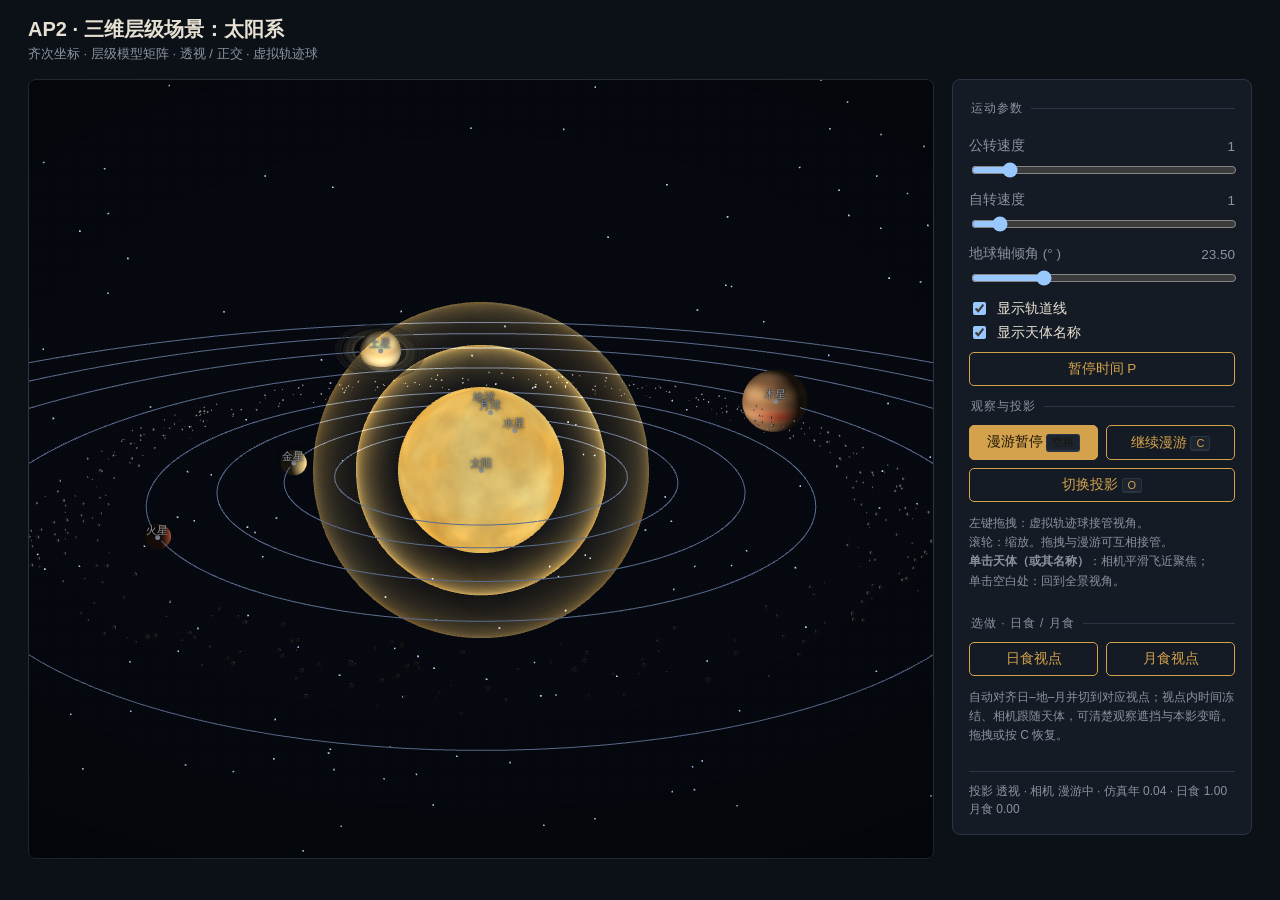
==== index.html @ c3c552f5 "AP2 三维层级场景：太阳系（含目标作品分析与迁移改进）" ====
<!DOCTYPE html>
<html lang="zh-CN">
<head>
<meta charset="UTF-8">
<meta name="viewport" content="width=device-width, initial-scale=1">
<title>AP2 · 三维层级场景：太阳系</title>
<link rel="icon" href="data:,">
<link rel="stylesheet" href="css/style.css">
</head>
<body>
<header>
  <h1>AP2 · 三维层级场景：太阳系</h1>
  <p class="sub">齐次坐标 · 层级模型矩阵 · 透视 / 正交 · 虚拟轨迹球</p>
</header>

<div class="layout">
  <div id="view-wrap">
    <canvas id="view"></canvas>
    <div class="vignette" aria-hidden="true"></div>
    <div class="grain" aria-hidden="true"></div>
    <div id="labels" aria-hidden="true"></div>
  </div>

  <form id="controls" autocomplete="off">
    <fieldset>
      <legend>运动参数</legend>
      <div class="row">
        <label for="orbitSpeed">公转速度 <span data-for="orbitSpeed"></span></label>
        <input type="range" id="orbitSpeed" name="orbitSpeed" min="0" max="8" step="0.05" value="1">
      </div>
      <div class="row">
        <label for="spinSpeed">自转速度 <span data-for="spinSpeed"></span></label>
        <input type="range" id="spinSpeed" name="spinSpeed" min="0" max="12" step="0.05" value="1">
      </div>
      <div class="row">
        <label for="earthTilt">地球轴倾角 (° ) <span data-for="earthTilt"></span></label>
        <input type="range" id="earthTilt" name="earthTilt" min="0" max="90" step="0.5" value="23.5">
      </div>
      <label><input type="checkbox" id="showOrbits" name="showOrbits" checked> 显示轨道线</label>
      <label><input type="checkbox" id="showLabels" name="showLabels" checked> 显示天体名称</label>
      <div class="buttons" style="margin-top:10px">
        <button type="button" id="btn-sim">暂停时间 <kbd>P</kbd></button>
      </div>
    </fieldset>

    <fieldset>
      <legend>观察与投影</legend>
      <div class="buttons">
        <button type="button" class="primary" id="btn-pause">漫游暂停 <kbd>空格</kbd></button>
        <button type="button" id="btn-tour">继续漫游 <kbd>C</kbd></button>
        <button type="button" id="btn-proj">切换投影 <kbd>O</kbd></button>
      </div>
      <p class="hint">
        左键拖拽：虚拟轨迹球接管视角。<br>
        滚轮：缩放。拖拽与漫游可互相接管。<br>
        <b>单击天体（或其名称）</b>：相机平滑飞近聚焦；<br>
        单击空白处：回到全景视角。
      </p>
    </fieldset>

    <fieldset>
      <legend>选做 · 日食 / 月食</legend>
      <div class="buttons">
        <button type="button" id="btn-solar">日食视点</button>
        <button type="button" id="btn-lunar">月食视点</button>
      </div>
      <p class="hint">自动对齐日–地–月并切到对应视点；视点内时间冻结、相机跟随天体，可清楚观察遮挡与本影变暗。拖拽或按 C 恢复。</p>
    </fieldset>

    <p id="status">正在加载纹理…</p>
  </form>
</div>

<script id="vertex-shader" type="x-shader/x-vertex">#version 300 es
layout(location=0) in vec3 aPosition;
layout(location=1) in vec3 aNormal;
layout(location=2) in vec2 aTexCoord;

uniform mat4 uModel;
uniform mat4 uView;
uniform mat4 uProj;
uniform mat4 uNMatrix;

out vec3 vN;
out vec3 vWorld;
out vec2 vUv;

void main() {
  vec4 world = uModel * vec4(aPosition, 1.0);
  vWorld = world.xyz;
  vN = mat3(uNMatrix) * aNormal;
  vUv = aTexCoord;
  gl_Position = uProj * uView * world;
  gl_PointSize = 1.6;
}
</script>

<script id="fragment-shader" type="x-shader/x-fragment">#version 300 es
precision highp float;

in vec3 vN;
in vec3 vWorld;
in vec2 vUv;

uniform sampler2D uSampler;
uniform vec3 uLightPos;
uniform vec3 uCamPos;
uniform float uEmissive;
uniform float uAmbient;
uniform float uShadow;
uniform vec3 uTint;
uniform float uUseTexture;
uniform float uAlphaFromLuma;
uniform float uAlpha;
uniform float uGlow;

out vec4 fragColor;

void main() {
  vec4 tex = texture(uSampler, vUv);
  vec3 base = mix(uTint, tex.rgb, uUseTexture);
  vec3 color;
  if (uEmissive > 0.5) {
    color = base;
    if (uGlow > 0.5) {
      // 边缘光（rim）：法线越垂直视线越亮，用于太阳光晕与聚焦高亮环
      vec3 V = normalize(uCamPos - vWorld);
      float rim = 1.0 - abs(dot(normalize(vN), V));
      color = base * rim * rim;
    }
  } else {
    vec3 L = normalize(uLightPos - vWorld);
    vec3 N = normalize(vN);
    float diff = max(dot(N, L), 0.0);
    color = base * (uAmbient + diff);
    if (uGlow > 0.5) {
      vec3 V = normalize(uCamPos - vWorld);
      float rim = 1.0 - abs(dot(normalize(vN), V));
      color += uTint * rim * rim * 1.4; // 选中 / 悬停天体的边缘描光
    }
  }
  color *= (1.0 - 0.85 * uShadow);
  float alpha = uAlpha;
  if (uAlphaFromLuma > 0.5) {
    alpha = max(tex.r, max(tex.g, tex.b));
    if (alpha < 0.04) discard;
  }
  fragColor = vec4(color, alpha);
}
</script>

<script src="Common/webgl-utils.js"></script>
<script src="Common/initShaders.js"></script>
<script src="Common/MV.js"></script>
<script type="module" src="js/main.js"></script>
</body>
</html>
---- css/style.css ----
:root {
  color-scheme: dark;
  --bg: #0c1118;
  --panel: #141b24;
  --ink: #e7e1d4;
  --muted: #8b93a0;
  --line: #2a3442;
  --accent: #d4a24c;
}

* { box-sizing: border-box; }

body {
  margin: 0;
  font-family: "Source Han Sans SC", "Noto Sans SC", "Microsoft YaHei", sans-serif;
  background: var(--bg);
  color: var(--ink);
}

header { padding: 16px 28px 8px; }
header h1 {
  margin: 0;
  font-size: 20px;
  font-weight: 600;
}
header .sub {
  margin: 2px 0 0;
  color: var(--muted);
  font-size: 13px;
}

.layout {
  display: flex;
  gap: 18px;
  padding: 8px 28px 28px;
  align-items: flex-start;
}

#view-wrap {
  flex: 1 1 auto;
  position: relative;
  min-width: 0;
}

canvas#view {
  display: block;
  width: 100%;
  height: calc(100vh - 120px);
  min-height: 520px;
  background: #05070c;
  border: 1px solid var(--line);
  border-radius: 8px;
  cursor: grab;
  touch-action: none;
}
canvas#view:active { cursor: grabbing; }

/* 天体名称叠层标签（绝对定位，随投影逐帧更新） */
#labels {
  position: absolute;
  inset: 0;
  pointer-events: none;
  overflow: hidden;
  border-radius: 8px;
}
.label {
  position: absolute;
  left: 0;
  top: 0;
  pointer-events: auto;
  cursor: pointer;
  color: var(--muted);
  font-size: 11px;
  line-height: 1;
  white-space: nowrap;
  user-select: none;
}
.label::before {
  /* 天体位置的小圆点 */
  content: "";
  position: absolute;
  left: -2.5px;
  top: -2.5px;
  width: 5px;
  height: 5px;
  border-radius: 50%;
  background: currentColor;
  opacity: 0.9;
}
.label span {
  display: block;
  transform: translate(-50%, -12px);
  text-shadow: 0 0 6px rgba(0, 0, 0, 0.9), 0 0 2px #000;
  transition: color 0.15s ease;
}
.label:hover span,
.label.hovered span { color: #b9d7ff; }
.label.focused span {
  color: var(--accent);
  font-weight: 600;
}
/* 有聚焦对象时，其余标签淡出（借鉴目标站的 is-dimmed 手法） */
.label.dimmed { opacity: 0.28; }

/* 电影质感：暗角 + 胶片颗粒（纯 CSS 叠层，不触碰 WebGL） */
.vignette {
  position: absolute;
  inset: 0;
  pointer-events: none;
  border-radius: 8px;
  background: radial-gradient(120% 85% at 50% 45%, rgba(0,0,0,0) 44%, rgba(0,0,0,0.55));
}
.grain {
  position: absolute;
  inset: 0;
  pointer-events: none;
  border-radius: 8px;
  opacity: 0.3;
  background-image: radial-gradient(rgba(255,255,255,0.05) 1px, transparent 0);
  background-size: 3px 3px;
  mix-blend-mode: screen;
}

#controls {
  flex: 0 0 300px;
  background: var(--panel);
  border: 1px solid var(--line);
  border-radius: 8px;
  padding: 8px 16px 16px;
  font-size: 13.5px;
}

fieldset {
  border: none;
  border-top: 1px solid var(--line);
  margin: 12px 0 0;
  padding: 10px 0 0;
}
legend {
  padding-right: 8px;
  font-size: 12px;
  letter-spacing: 0.08em;
  text-transform: uppercase;
  color: var(--muted);
}

label {
  display: flex;
  align-items: center;
  gap: 8px;
  margin: 5px 0;
  cursor: pointer;
}

.row { margin: 10px 0; }
.row label {
  justify-content: space-between;
  cursor: default;
  color: var(--muted);
}
.row input[type="range"] { width: 100%; cursor: pointer; }

.buttons { display: flex; gap: 8px; flex-wrap: wrap; }
button {
  flex: 1;
  min-width: 42%;
  padding: 7px 10px;
  border: 1px solid var(--accent);
  background: transparent;
  color: var(--accent);
  border-radius: 5px;
  font: inherit;
  cursor: pointer;
}
button.primary {
  background: var(--accent);
  color: #1a1408;
}
button:hover { filter: brightness(1.12); }

kbd {
  display: inline-block;
  padding: 0 5px;
  border: 1px solid var(--line);
  border-bottom-width: 2px;
  border-radius: 3px;
  background: #1c2430;
  font-family: inherit;
  font-size: 11px;
}

.hint { color: var(--muted); font-size: 12px; line-height: 1.6; }

#status {
  margin: 14px 0 0;
  padding-top: 10px;
  border-top: 1px solid var(--line);
  color: var(--muted);
  font-size: 12px;
  line-height: 1.5;
  font-variant-numeric: tabular-nums;
}

@media (max-width: 860px) {
  .layout { flex-direction: column; }
  #controls { flex-basis: auto; width: 100%; }
  canvas#view { height: 60vh; min-height: 320px; }
}
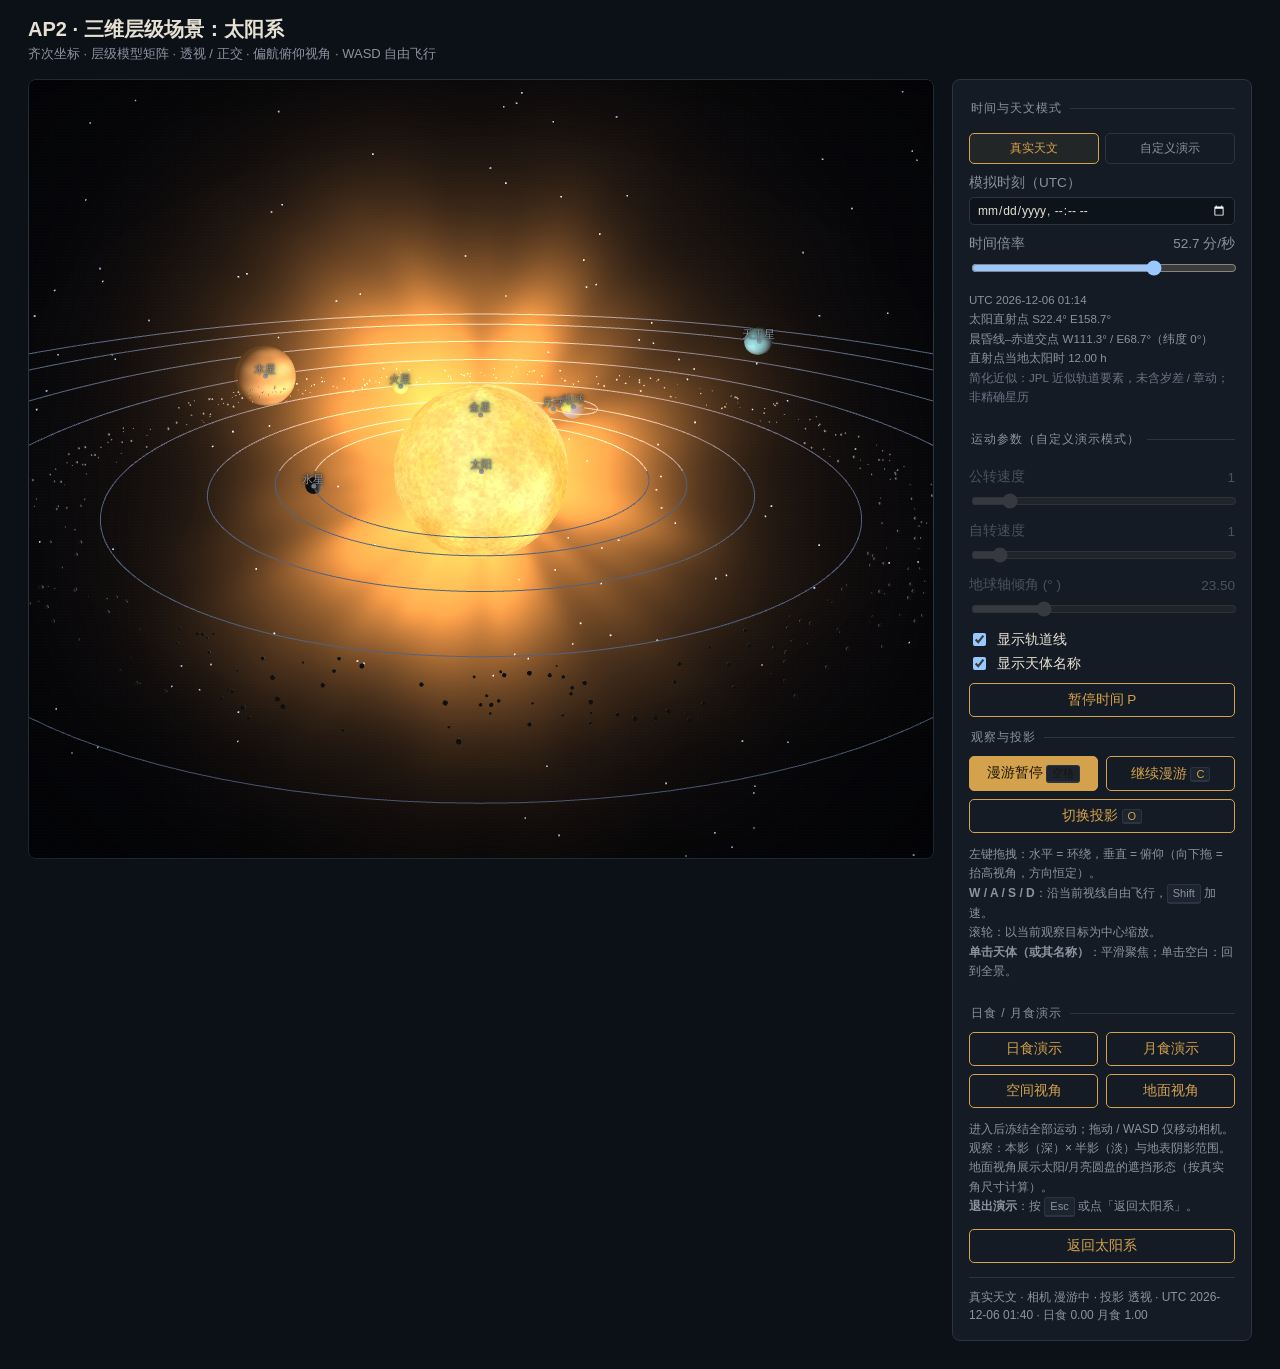
==== commit 8e09aeb8: "V3：真实天文时间模型、太阳日冕重做、日月食阴影与地面视角、偏航俯仰相机+WASD" ====
--- a/index.html
+++ b/index.html
@@ -10,7 +10,7 @@
 <body>
 <header>
   <h1>AP2 · 三维层级场景：太阳系</h1>
-  <p class="sub">齐次坐标 · 层级模型矩阵 · 透视 / 正交 · 虚拟轨迹球</p>
+  <p class="sub">齐次坐标 · 层级模型矩阵 · 透视 / 正交 · 偏航俯仰视角 · WASD 自由飞行</p>
 </header>
 
 <div class="layout">
@@ -19,11 +19,36 @@
     <div class="vignette" aria-hidden="true"></div>
     <div class="grain" aria-hidden="true"></div>
     <div id="labels" aria-hidden="true"></div>
+    <div id="ground-wrap" hidden>
+      <canvas id="ground" width="320" height="200"></canvas>
+      <div class="ground-cap">地面观测视角 · 教学示意</div>
+    </div>
+    <div id="eclipse-hud" hidden>
+      <span class="hud-title" id="eclipse-title">日食演示</span>
+      <span class="hud-line" id="eclipse-line"></span>
+    </div>
   </div>
 
   <form id="controls" autocomplete="off">
     <fieldset>
-      <legend>运动参数</legend>
+      <legend>时间与天文模式</legend>
+      <div class="seg" role="group" aria-label="模拟模式">
+        <button type="button" id="mode-real" aria-pressed="true">真实天文</button>
+        <button type="button" id="mode-demo" aria-pressed="false">自定义演示</button>
+      </div>
+      <div class="row">
+        <label for="simDate">模拟时刻（UTC）</label>
+        <input type="datetime-local" id="simDate" name="simDate" step="60">
+      </div>
+      <div class="row">
+        <label for="timeRate">时间倍率 <span data-for="timeRate"></span></label>
+        <input type="range" id="timeRate" name="timeRate" min="0" max="5" step="0.01" value="3.5">
+      </div>
+      <p class="hint" id="astro-info">直射点：—</p>
+    </fieldset>
+
+    <fieldset>
+      <legend>运动参数（自定义演示模式）</legend>
       <div class="row">
         <label for="orbitSpeed">公转速度 <span data-for="orbitSpeed"></span></label>
         <input type="range" id="orbitSpeed" name="orbitSpeed" min="0" max="8" step="0.05" value="1">
@@ -51,20 +76,32 @@
         <button type="button" id="btn-proj">切换投影 <kbd>O</kbd></button>
       </div>
       <p class="hint">
-        左键拖拽：虚拟轨迹球接管视角。<br>
-        滚轮：缩放。拖拽与漫游可互相接管。<br>
-        <b>单击天体（或其名称）</b>：相机平滑飞近聚焦；<br>
-        单击空白处：回到全景视角。
+        左键拖拽：水平 = 环绕，垂直 = 俯仰（向下拖 = 抬高视角，方向恒定）。<br>
+        <b>W / A / S / D</b>：沿当前视线自由飞行，<kbd>Shift</kbd> 加速。<br>
+        滚轮：以当前观察目标为中心缩放。<br>
+        <b>单击天体（或其名称）</b>：平滑聚焦；单击空白：回到全景。
       </p>
     </fieldset>
 
     <fieldset>
-      <legend>选做 · 日食 / 月食</legend>
+      <legend>日食 / 月食演示</legend>
       <div class="buttons">
-        <button type="button" id="btn-solar">日食视点</button>
-        <button type="button" id="btn-lunar">月食视点</button>
-      </div>
-      <p class="hint">自动对齐日–地–月并切到对应视点；视点内时间冻结、相机跟随天体，可清楚观察遮挡与本影变暗。拖拽或按 C 恢复。</p>
+        <button type="button" id="btn-solar">日食演示</button>
+        <button type="button" id="btn-lunar">月食演示</button>
+      </div>
+      <div class="buttons" style="margin-top:8px">
+        <button type="button" id="btn-eclipse-space" aria-pressed="true">空间视角</button>
+        <button type="button" id="btn-eclipse-ground" aria-pressed="false">地面视角</button>
+      </div>
+      <p class="hint">
+        进入后冻结全部运动；拖动 / WASD 仅移动相机。<br>
+        观察：本影（深）× 半影（淡）与地表阴影范围。<br>
+        地面视角展示太阳/月亮圆盘的遮挡形态（按真实角尺寸计算）。<br>
+        <b>退出演示</b>：按 <kbd>Esc</kbd> 或点「返回太阳系」。
+      </p>
+      <div class="buttons" style="margin-top:8px">
+        <button type="button" id="btn-exit-eclipse">返回太阳系</button>
+      </div>
     </fieldset>
 
     <p id="status">正在加载纹理…</p>
@@ -113,32 +150,114 @@
 uniform float uAlphaFromLuma;
 uniform float uAlpha;
 uniform float uGlow;
+uniform float uTime;
+uniform float uSunMode;
+uniform float uCorona;
+uniform float uCoronaDisk;
+uniform float uShadowMode;
+uniform vec3 uShadowSpot;
+uniform vec3 uShadowDir;
+uniform vec3 uShadowAxisPoint;
+uniform float uShadowR;
+uniform float uShadowPR;
 
 out vec4 fragColor;
 
+// —— 3D 值噪声 / fBm：太阳表面颗粒与日冕丝状结构 ——
+float hash(vec3 p) {
+  p = fract(p * 0.3183099 + vec3(0.1, 0.2, 0.3));
+  p *= 17.0;
+  return fract(p.x * p.y * p.z * (p.x + p.y + p.z));
+}
+float vnoise(vec3 x) {
+  vec3 i = floor(x);
+  vec3 f = fract(x);
+  f = f * f * (3.0 - 2.0 * f);
+  float n000 = hash(i);
+  float n100 = hash(i + vec3(1.0, 0.0, 0.0));
+  float n010 = hash(i + vec3(0.0, 1.0, 0.0));
+  float n110 = hash(i + vec3(1.0, 1.0, 0.0));
+  float n001 = hash(i + vec3(0.0, 0.0, 1.0));
+  float n101 = hash(i + vec3(1.0, 0.0, 1.0));
+  float n011 = hash(i + vec3(0.0, 1.0, 1.0));
+  float n111 = hash(i + vec3(1.0, 1.0, 1.0));
+  return mix(
+    mix(mix(n000, n100, f.x), mix(n010, n110, f.x), f.y),
+    mix(mix(n001, n101, f.x), mix(n011, n111, f.x), f.y),
+    f.z);
+}
+float fbm3(vec3 p) {
+  float s = 0.0;
+  float a = 0.5;
+  for (int i = 0; i < 3; i++) {
+    s += a * vnoise(p);
+    p *= 2.03;
+    a *= 0.5;
+  }
+  return s / 0.875;
+}
+
 void main() {
+  // 阴影贴图通道：只输出灰度，main.js 用 DST_COLOR/ZERO 乘色压暗
+  if (uShadowMode > 0.5) {
+    float d;
+    if (uShadowMode < 1.5) {
+      d = distance(vWorld, uShadowSpot);          // 月影落在地球表面的阴影斑
+    } else {
+      vec3 w = vWorld - uShadowAxisPoint;          // 地影轴线扫过月球
+      float t = dot(w, uShadowDir);
+      d = length(w - t * uShadowDir);
+    }
+    float dark;
+    if (d < uShadowR) dark = 0.06;
+    else if (d < uShadowPR) dark = mix(0.06, 0.92, smoothstep(uShadowR, uShadowPR, d));
+    else dark = 1.0;
+    fragColor = vec4(vec3(dark), 1.0);
+    return;
+  }
+
+  // 日冕：面向相机的 billboard，连续衰减 + 丝状噪声（无分层圆环）
+  if (uCorona > 0.5) {
+    vec2 p = (vUv - 0.5) * 2.0;
+    float r = length(p);
+    float ang = atan(p.y, p.x);
+    float core = exp(-pow(r * 2.9, 1.55));
+    float streams = 0.55 + 0.65 * fbm3(vec3(cos(ang) * 1.6, sin(ang) * 1.6, r * 2.4 + uTime * 0.02));
+    float edge = 1.0 - smoothstep(0.86, 1.0, r);
+    // 中心日面区域由太阳本体负责；日冕在日面外侧达到满强度后随 core 单调衰减
+    float mask = smoothstep(uCoronaDisk * 0.75, uCoronaDisk * 0.99, r);
+    float glow = core * streams * edge * mask;
+    fragColor = vec4(uTint * glow * 1.7, clamp(glow * 1.6, 0.0, 1.0));
+    return;
+  }
+
   vec4 tex = texture(uSampler, vUv);
   vec3 base = mix(uTint, tex.rgb, uUseTexture);
+  vec3 N = normalize(vN);
+  vec3 V = normalize(uCamPos - vWorld);
   vec3 color;
+
   if (uEmissive > 0.5) {
-    color = base;
-    if (uGlow > 0.5) {
-      // 边缘光（rim）：法线越垂直视线越亮，用于太阳光晕与聚焦高亮环
-      vec3 V = normalize(uCamPos - vWorld);
-      float rim = 1.0 - abs(dot(normalize(vN), V));
-      color = base * rim * rim;
+    if (uSunMode > 0.5) {
+      // 太阳表面：轻微临边昏暗 + 时间演化的细颗粒噪声 + 极薄的边缘过渡
+      float mu = clamp(dot(N, V), 0.0, 1.0);
+      float gran = 0.86 + 0.24 * fbm3(vWorld * 11.0 + vec3(0.0, 0.0, uTime * 0.015));
+      float limb = 0.86 + 0.14 * pow(mu, 0.6);
+      color = base * gran * limb * 1.32;
+      color += uTint * pow(1.0 - mu, 5.0) * 0.08;
+    } else {
+      color = base;
     }
   } else {
     vec3 L = normalize(uLightPos - vWorld);
-    vec3 N = normalize(vN);
     float diff = max(dot(N, L), 0.0);
     color = base * (uAmbient + diff);
     if (uGlow > 0.5) {
-      vec3 V = normalize(uCamPos - vWorld);
-      float rim = 1.0 - abs(dot(normalize(vN), V));
-      color += uTint * rim * rim * 1.4; // 选中 / 悬停天体的边缘描光
+      float rim = 1.0 - abs(dot(N, V));
+      color += uTint * rim * rim * 1.4;
     }
   }
+
   color *= (1.0 - 0.85 * uShadow);
   float alpha = uAlpha;
   if (uAlphaFromLuma > 0.5) {
--- a/css/style.css
+++ b/css/style.css
@@ -206,3 +206,90 @@
   #controls { flex-basis: auto; width: 100%; }
   canvas#view { height: 60vh; min-height: 320px; }
 }
+
+/* —— V3：模式切换 / 事务性面板 / 地面观测 / 日食 HUD —— */
+
+.seg {
+  display: flex;
+  gap: 6px;
+  margin: 6px 0 10px;
+}
+.seg button {
+  flex: 1;
+  padding: 6px 8px;
+  border: 1px solid var(--line);
+  background: transparent;
+  color: var(--muted);
+  border-radius: 5px;
+  font: inherit;
+  font-size: 12px;
+  cursor: pointer;
+}
+.seg button[aria-pressed="true"] {
+  border-color: var(--accent);
+  color: var(--accent);
+  background: rgba(212, 162, 76, 0.08);
+}
+
+.row.disabled label { opacity: 0.45; }
+.row.disabled input[type="range"] { opacity: 0.35; cursor: not-allowed; }
+
+input[type="datetime-local"] {
+  width: 100%;
+  padding: 5px 7px;
+  border: 1px solid var(--line);
+  border-radius: 5px;
+  background: #0d131b;
+  color: var(--ink);
+  font: inherit;
+  font-size: 12px;
+}
+
+/* 地面观测小窗 */
+#ground-wrap {
+  position: absolute;
+  left: 14px;
+  bottom: 14px;
+  background: rgba(4, 6, 12, 0.82);
+  border: 1px solid var(--line);
+  border-radius: 8px;
+  padding: 6px 6px 2px;
+  pointer-events: none;
+}
+#ground-wrap canvas { display: block; border-radius: 5px; }
+.ground-cap {
+  color: var(--muted);
+  font-size: 10px;
+  letter-spacing: 0.04em;
+  padding: 3px 2px 2px;
+}
+#ground-wrap[hidden] { display: none; }
+
+/* 日食 / 月食 顶部信息条 */
+#eclipse-hud {
+  position: absolute;
+  left: 14px;
+  top: 12px;
+  max-width: calc(100% - 28px);
+  padding: 8px 12px;
+  background: rgba(4, 6, 12, 0.78);
+  border: 1px solid var(--line);
+  border-radius: 8px;
+  pointer-events: none;
+  font-size: 11.5px;
+  line-height: 1.5;
+  color: var(--ink-dim);
+}
+#eclipse-hud .hud-title {
+  display: block;
+  color: var(--accent);
+  letter-spacing: 0.06em;
+  font-size: 11px;
+  margin-bottom: 2px;
+}
+#eclipse-hud .hud-line { color: var(--muted); }
+#eclipse-hud[hidden] { display: none; }
+
+#astro-info { color: var(--muted); font-size: 11.5px; line-height: 1.7; }
+#astro-info .muted, .muted { color: #6b7484; }
+
